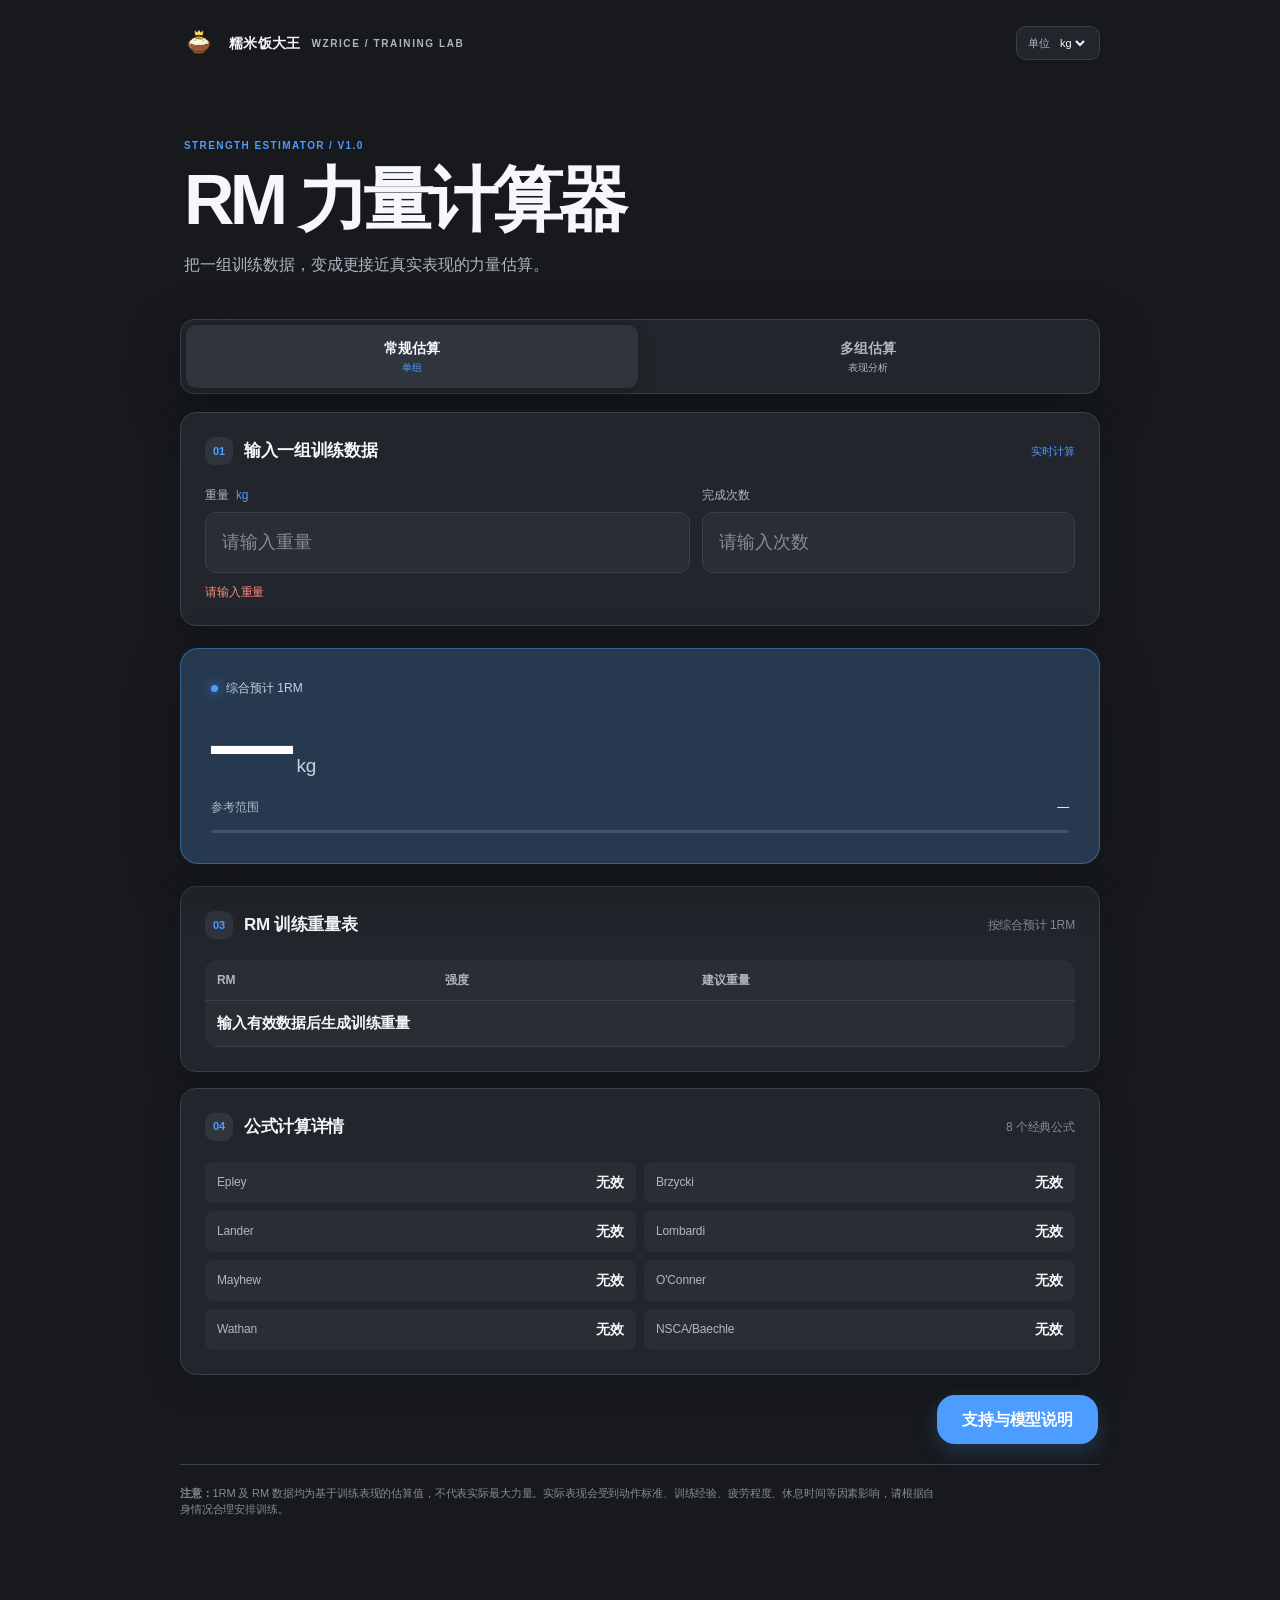
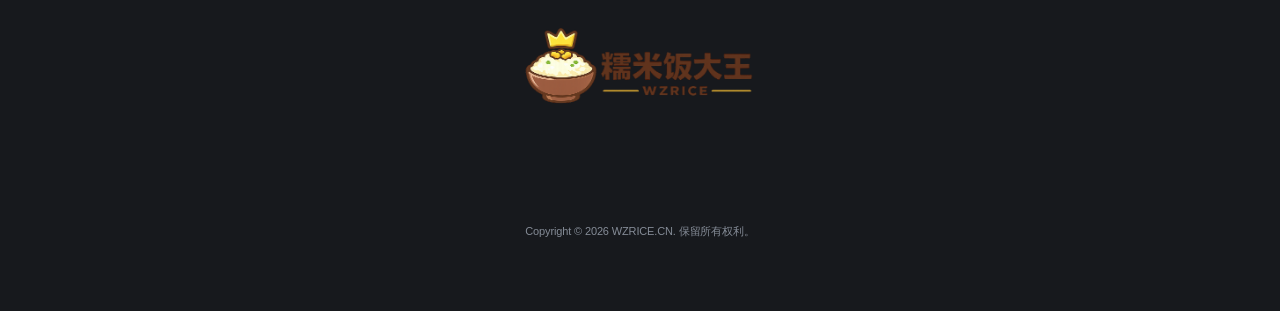
==== rm-calculator/index.html @ 3a792656 "feat: add RM strength calculator" ====
<!doctype html>
<html lang="zh-CN">
  <head>
    <meta charset="UTF-8" />
    <meta name="viewport" content="width=device-width, initial-scale=1, maximum-scale=1, user-scalable=no" />
    <meta name="theme-color" content="#101315" />
    <title>RM 力量计算器 · WZRICE</title>
    <link rel="icon" type="image/png" href="./favicon.png" />
    <link rel="apple-touch-icon" href="./logo-rice-king-refined.png" />
    <link rel="stylesheet" href="./styles.css" />
    <link rel="stylesheet" href="./rm-overrides.css" />
    <link rel="stylesheet" href="./minimal.css" />
    <link rel="stylesheet" href="./apple-blue.css" />
    <link rel="stylesheet" href="./rebuild.css" />
    <link rel="stylesheet" href="./final-colors.css" />
    <link rel="stylesheet" href="./brand-final.css" />
    <link rel="stylesheet" href="./footer-logo.css" />
    <link rel="stylesheet" href="./support-entry.css" />
  </head>
  <body>
    <main class="shell">
      <header class="topbar">
        <div class="brand"><img class="brand-logo" src="./logo-rice-king-refined.png" alt="糯米饭大王" /><span class="brand-cn">糯米饭大王</span><span class="brand-en">WZRICE / TRAINING LAB</span></div>
        <div class="top-controls">
          <label class="compact-select"><span>单位</span><select id="unit"><option value="kg">kg</option><option value="lb">lb</option></select></label>
        </div>
      </header>

      <section class="hero">
        <div>
          <p class="eyebrow">STRENGTH ESTIMATOR / V1.0</p>
          <h1>RM 力量计算器</h1>
          <p class="hero-copy">把一组训练数据，变成更接近真实表现的力量估算。</p>
        </div>
        <div class="hero-orbit"><span>RM</span><i></i><b></b></div>
      </section>

      <nav class="mode-switch" aria-label="计算模式">
        <button class="mode active" data-mode="single">常规估算 <small>单组</small></button>
        <button class="mode" data-mode="multi">多组估算 <small>表现分析</small></button>
      </nav>

      <section id="single-panel" class="panel">
        <div class="panel-heading"><div><span class="step">01</span><h2>输入一组训练数据</h2></div><span class="live-pill">实时计算</span></div>
        <div class="input-grid single-grid">
          <label class="field field-wide"><span>重量 <em id="single-weight-unit">kg</em></span><input id="single-weight" type="number" min="0" step="0.1" placeholder="请输入重量" /></label>
          <label class="field"><span>完成次数</span><input id="single-reps" type="number" min="1" max="30" step="1" placeholder="请输入次数" /></label>
        </div>
        <p id="single-error" class="error" role="alert"></p>
      </section>

      <section id="multi-panel" class="panel hidden">
        <div class="panel-heading"><div><span class="step">01</span><h2>记录正式训练组</h2></div><div class="multi-actions"><button id="reset-multi" class="button reset">重置</button><button id="add-set" class="button ghost" disabled>＋ 添加训练组</button></div></div>
        <p class="helper">仅计算正式组。请先完整填写第 1 组，后续训练组会自动复制上一组数据。RIR 表示本组结束后理论上还能完成的次数。</p>
        <div class="set-list" id="set-list"></div>
        <p id="multi-error" class="error" role="alert"></p>
      </section>

      <section class="result-card">
        <div class="result-label"><span class="pulse"></span>综合预计 1RM</div>
        <div class="result-value"><strong id="main-result">—</strong><span id="main-unit">kg</span></div>
        <div class="result-meta"><span>参考范围</span><strong id="result-range">—</strong></div>
        <div class="result-bar"><span id="result-bar-fill"></span></div>
      </section>

      <section id="multi-summary" class="panel hidden">
        <div class="panel-heading"><div><span class="step">02</span><h2>多组力量分析</h2></div><span class="model-badge">V1.0 MODEL</span></div>
        <div class="metric-grid">
          <div class="metric"><span>基础单组估算</span><strong id="base-result">—</strong></div>
          <div class="metric accent"><span>多组表现估算</span><strong id="multi-result">—</strong></div>
          <div class="metric"><span>总训练量</span><strong id="volume-result">—</strong></div>
        </div>
        <div class="bonus-breakdown"><div><span>组数贡献</span><b id="sets-bonus">0%</b></div><div><span>休息贡献</span><b id="rest-bonus">0%</b></div><div><span>稳定性贡献</span><b id="consistency-bonus">0%</b></div></div>
      </section>

      <section class="panel table-panel">
        <div class="panel-heading"><div><span class="step">03</span><h2>RM 训练重量表</h2></div><span class="muted">按综合预计 1RM</span></div>
        <div class="rm-table-wrap"><table><thead><tr><th>RM</th><th>强度</th><th>建议重量</th></tr></thead><tbody id="rm-table"></tbody></table></div>
      </section>

      <section class="panel formulas-panel">
        <div class="panel-heading"><div><span class="step">04</span><h2>公式计算详情</h2></div><span class="muted">8 个经典公式</span></div>
        <div class="formula-list" id="formula-list"></div>
      </section>

      <section class="footer-actions"><a class="support-link" href="/support">支持与模型说明</a></section>
      <footer>
        <p><strong>注意：</strong>1RM 及 RM 数据均为基于训练表现的估算值，不代表实际最大力量。实际表现会受到动作标准、训练经验、疲劳程度、休息时间等因素影响，请根据自身情况合理安排训练。</p>
        <img class="footer-logo" src="./logo-rice-king-full.png" alt="糯米饭大王 WZRICE" />
        <p class="copyright">Copyright © 2026 WZRICE.CN. 保留所有权利。</p>
      </footer>
    </main>
    <script src="./interaction-guard.js"></script>
    <script type="module" src="./app.js?v=20260813-3"></script>
  </body>
</html>
---- rm-calculator/styles.css ----
:root{--bg:#0d1011;--surface:#171b1d;--surface2:#202628;--line:#30383a;--text:#f0f4f1;--muted:#94a19d;--lime:#d5f75e;--lime2:#a8cb39;--red:#ff887c;--shadow:0 24px 80px #0008}*{box-sizing:border-box}body{margin:0;background:radial-gradient(circle at 75% 0,#23372b55,transparent 32%),var(--bg);color:var(--text);font:14px/1.5 Inter,ui-sans-serif,system-ui,-apple-system,BlinkMacSystemFont,"Segoe UI",sans-serif}button,input,select{font:inherit}button{cursor:pointer}.shell{width:min(900px,calc(100% - 32px));margin:auto;padding:22px 0 64px}.topbar,.brand,.top-controls,.compact-select,.panel-heading,.panel-heading>div,.footer-actions,.result-label,.result-meta{display:flex;align-items:center}.topbar{justify-content:space-between;border-bottom:1px solid #ffffff12;padding-bottom:20px}.brand{gap:10px;color:var(--muted);font-size:10px;letter-spacing:.16em;font-weight:700}.brand-mark{display:grid;place-items:center;width:27px;height:27px;border-radius:9px;background:var(--lime);color:#132008;font-weight:950;font-size:16px}.top-controls{gap:8px}.compact-select{gap:6px;border:1px solid var(--line);border-radius:10px;padding:6px 9px;color:var(--muted);font-size:11px}.compact-select select{background:transparent;color:var(--text);border:0;outline:0;font-weight:700}.compact-select option{background:var(--surface)}.hero{display:flex;justify-content:space-between;align-items:center;padding:48px 8px 38px}.eyebrow{margin:0 0 12px;color:var(--lime);font-size:10px;font-weight:800;letter-spacing:.18em}.hero h1{font-size:clamp(34px,8vw,62px);line-height:1;margin:0;letter-spacing:-.06em}.hero-copy{color:var(--muted);margin:17px 0 0;font-size:15px}.hero-orbit{position:relative;width:116px;height:116px;border:1px solid #d5f75e55;border-radius:50%;display:grid;place-items:center;color:var(--lime);font-weight:950;font-size:23px;box-shadow:0 0 50px #d5f75e15}.hero-orbit:before,.hero-orbit:after{content:"";position:absolute;border:1px solid #d5f75e22;border-radius:50%;inset:15px;transform:rotate(35deg)}.hero-orbit:after{inset:29px;transform:rotate(-35deg)}.hero-orbit i,.hero-orbit b{position:absolute;width:7px;height:7px;background:var(--lime);border-radius:50%;top:12px;right:19px;box-shadow:0 0 15px var(--lime)}.hero-orbit b{top:auto;right:auto;bottom:22px;left:12px;background:#fff}.mode-switch{display:grid;grid-template-columns:1fr 1fr;gap:4px;padding:4px;background:#161a1b;border:1px solid var(--line);border-radius:14px;margin-bottom:16px}.mode{border:0;background:transparent;color:var(--muted);border-radius:10px;padding:14px 12px;font-weight:800;text-align:left}.mode small{display:block;color:inherit;font-weight:500;font-size:11px;margin-top:2px}.mode.active{background:var(--lime);color:#16200e}.panel{background:linear-gradient(145deg,#1a1f20,#131718);border:1px solid var(--line);border-radius:18px;padding:22px;margin:16px 0;box-shadow:0 12px 45px #0002}.hidden{display:none!important}.panel-heading{justify-content:space-between;gap:12px;margin-bottom:18px}.panel-heading>div{gap:11px}.step{display:grid;place-items:center;width:29px;height:29px;border-radius:9px;background:#2b3433;color:var(--lime);font-size:11px;font-weight:800}.panel h2{margin:0;font-size:17px;letter-spacing:-.02em}.live-pill,.model-badge{color:var(--lime);font-size:10px;letter-spacing:.1em;font-weight:800}.model-badge{color:var(--muted);border:1px solid var(--line);padding:5px 8px;border-radius:6px}.input-grid{display:grid;grid-template-columns:1.3fr 1fr;gap:12px}.field{display:grid;gap:8px;color:var(--muted);font-size:12px;font-weight:700}.field em{font-style:normal;color:var(--lime);margin-left:4px}.field input,.set-row input,.set-row select{width:100%;border:1px solid var(--line);border-radius:11px;background:#0e1213;color:var(--text);padding:14px 13px;outline:0;font-size:17px;font-weight:750}.field input:focus,.set-row input:focus,.set-row select:focus{border-color:var(--lime);box-shadow:0 0 0 3px #d5f75e18}.error{min-height:0;margin:10px 0 0;color:var(--red);font-size:12px}.button{border:0;border-radius:10px;padding:11px 14px;font-weight:800}.button.ghost{background:#2a3332;color:var(--lime);font-size:12px}.button.danger{background:transparent;border:1px solid #713f3c;color:var(--red);font-size:12px}.helper,.muted{color:var(--muted);font-size:12px}.helper{margin:-6px 0 18px}.set-list{display:grid;gap:9px}.set-row{display:grid;grid-template-columns:30px minmax(80px,1.2fr) minmax(64px,.8fr) minmax(64px,.7fr) minmax(74px,.7fr) 32px;gap:8px;align-items:end;padding:10px;border:1px solid var(--line);border-radius:13px;background:#111516}.set-index{color:var(--muted);font-weight:800;text-align:center;padding-bottom:14px}.set-row label{display:grid;gap:5px;color:var(--muted);font-size:10px}.set-row input,.set-row select{padding:9px 8px;font-size:14px}.set-row select{appearance:auto}.set-row .remove{border:0;background:transparent;color:var(--muted);font-size:20px;padding:0 0 10px}.set-row.is-warmup{opacity:.6}.result-card{position:relative;overflow:hidden;background:linear-gradient(135deg,#293b28,#16221b 60%,#111918);border:1px solid #a8cb3955;border-radius:20px;padding:25px;margin:20px 0;box-shadow:var(--shadow)}.result-card:after{content:"";position:absolute;width:220px;height:220px;border:1px solid #d5f75e20;border-radius:50%;right:-55px;top:-100px}.result-label{gap:8px;color:#c7d6c7;font-size:12px;font-weight:800;letter-spacing:.08em}.pulse{width:7px;height:7px;border-radius:50%;background:var(--lime);box-shadow:0 0 15px var(--lime)}.result-value{display:flex;align-items:baseline;gap:10px;margin:6px 0 13px}.result-value strong{font-size:clamp(52px,12vw,82px);line-height:1;letter-spacing:-.08em;color:var(--lime)}.result-value span{font-size:19px;color:#d0d9cc;font-weight:800}.result-meta{justify-content:space-between;color:var(--muted);font-size:12px}.result-meta strong{color:var(--text)}.result-bar{height:4px;background:#ffffff12;border-radius:4px;margin-top:14px}.result-bar span{display:block;height:100%;width:72%;background:var(--lime);border-radius:4px}.metric-grid{display:grid;grid-template-columns:repeat(3,1fr);gap:10px}.metric{padding:15px;background:#111516;border:1px solid var(--line);border-radius:12px}.metric span,.bonus-breakdown span{display:block;color:var(--muted);font-size:11px}.metric strong{display:block;margin-top:6px;font-size:20px}.metric.accent{border-color:#d5f75e66}.metric.accent strong{color:var(--lime)}.bonus-breakdown{display:grid;grid-template-columns:repeat(3,1fr);gap:10px;padding-top:18px;margin-top:18px;border-top:1px solid var(--line)}.bonus-breakdown b{font-size:16px;color:var(--lime)}.formula-list{display:grid;grid-template-columns:repeat(2,1fr);gap:8px}.formula-line{display:flex;justify-content:space-between;align-items:center;padding:10px 12px;border-radius:10px;background:#111516}.formula-line span{color:var(--muted);font-size:12px}.formula-line b{font-variant-numeric:tabular-nums}.formula-line.average{grid-column:1/-1;background:#293526;color:var(--lime);border:1px solid #d5f75e33}.rm-table-wrap{overflow:auto}table{width:100%;border-collapse:collapse;min-width:330px}th,td{text-align:left;padding:11px 12px;border-bottom:1px solid var(--line);font-size:12px}th{color:var(--muted);font-weight:600}td:nth-child(2){color:var(--muted)}td:last-child{font-size:15px;font-weight:800;color:var(--lime)}.footer-actions{justify-content:space-between;gap:16px;margin:20px 2px;color:var(--muted);font-size:11px}footer{border-top:1px solid var(--line);padding-top:20px;color:#718078;font-size:11px;display:flex;justify-content:space-between;gap:20px}footer p{max-width:680px;margin:0}footer span{white-space:nowrap;color:#56645d;font-weight:800;letter-spacing:.12em}@media(max-width:600px){.shell{width:min(100% - 22px,900px);padding-top:12px}.hero{padding:38px 4px 30px}.hero-orbit{width:82px;height:82px;font-size:17px}.hero-orbit:before{inset:11px}.hero-orbit:after{inset:21px}.hero-orbit i{top:8px;right:14px}.hero-orbit b{bottom:16px;left:8px}.panel{padding:17px;border-radius:15px}.set-row{grid-template-columns:22px 1.2fr .8fr .65fr .75fr 25px;gap:5px}.set-row input,.set-row select{font-size:12px;padding:9px 5px}.set-row label{font-size:9px}.metric-grid,.bonus-breakdown{gap:6px}.metric{padding:11px 8px}.metric strong{font-size:16px}.formula-list{grid-template-columns:1fr}.formula-line.average{grid-column:auto}footer{display:block}footer span{display:block;margin-top:14px}.footer-actions{align-items:flex-start}.footer-actions span{max-width:120px;text-align:right}}
.interaction-guard-enabled,.interaction-guard-enabled body,.interaction-guard-enabled *{user-select:none;-webkit-user-select:none;-webkit-touch-callout:none}.interaction-guard-enabled input,.interaction-guard-enabled textarea,.interaction-guard-enabled select{user-select:text;-webkit-user-select:text}.interaction-guard-enabled img,.interaction-guard-enabled svg{user-select:none;-webkit-user-select:none;-webkit-user-drag:none}
---- rm-calculator/rm-overrides.css ----
.button.ghost:disabled{cursor:not-allowed;opacity:.42;color:var(--muted)}
.multi-actions{display:flex;align-items:center;gap:8px}
.button.reset{background:transparent;border:1px solid var(--line);color:var(--muted);font-size:12px}
.common-rm{background:#293526;border-left:3px solid var(--lime)}
.common-rm td{font-weight:800;color:var(--text)}
.common-rm td:last-child{color:var(--lime);font-size:17px}
.common-tag{display:inline-block;margin-left:8px;padding:2px 6px;border-radius:5px;background:var(--lime);color:#17210e;font-size:9px;vertical-align:middle}
---- rm-calculator/minimal.css ----
:root{
  --bg:#0b0b0c;--surface:#151516;--surface-raised:#1c1c1e;--line:#303034;--line-soft:#242427;
  --text:#f5f5f7;--muted:#98989f;--subtle:#6e6e73;--accent:#e8e8ed;--focus:#ffffff;
}
*{box-sizing:border-box}
body{background:var(--bg);color:var(--text);font-family:-apple-system,BlinkMacSystemFont,"SF Pro Display","Helvetica Neue",Arial,sans-serif;letter-spacing:-.01em}
.shell{width:min(760px,calc(100% - 40px));padding:28px 0 72px}
.topbar{border-bottom:1px solid var(--line-soft);padding-bottom:18px}
.brand{color:var(--subtle);font-size:10px;letter-spacing:.14em}.brand-mark{width:25px;height:25px;border-radius:50%;background:var(--text);color:var(--bg);font-size:13px}
.compact-select{border:0;padding:4px 0 4px 9px;color:var(--subtle);background:transparent}.compact-select select{color:var(--text);font-weight:500}
.hero{padding:76px 0 54px;display:block}.hero h1{font-size:clamp(42px,8vw,72px);font-weight:650;letter-spacing:-.065em}.eyebrow{color:var(--subtle);font-size:10px;letter-spacing:.15em}.hero-copy{color:var(--muted);font-size:16px;margin-top:20px}
.hero-orbit{display:none}
.mode-switch{background:var(--surface);border:1px solid var(--line-soft);border-radius:11px;padding:3px;margin-bottom:24px}.mode{padding:12px 16px;text-align:center;color:var(--muted);font-weight:500}.mode small{margin-top:1px;font-size:10px}.mode.active{background:var(--surface-raised);color:var(--text);box-shadow:0 1px 2px #000}
.panel{background:transparent;border:0;border-top:1px solid var(--line);border-radius:0;padding:26px 0;margin:0;box-shadow:none}.panel-heading{margin-bottom:22px}.step{width:auto;height:auto;background:none;color:var(--subtle);font-size:11px}.panel h2{font-size:16px;font-weight:600}.live-pill,.model-badge{color:var(--subtle);font-weight:500;letter-spacing:0;font-size:11px}.model-badge{border:0;padding:0}
.field,.set-row label{color:var(--muted);font-weight:500}.field input,.set-row input,.set-row select{background:var(--surface);border:1px solid var(--line);border-radius:10px;color:var(--text);font-weight:500}.field input{padding:16px;font-size:18px}.field input::placeholder,.set-row input::placeholder{color:var(--subtle)}.field input:focus,.set-row input:focus,.set-row select:focus{border-color:var(--focus);box-shadow:0 0 0 3px #fff1;outline:0}
.helper,.muted{color:var(--subtle)}.button{border-radius:8px;font-weight:500}.button.ghost{background:var(--text);color:var(--bg)}.button.reset{border-color:var(--line);color:var(--muted)}
.set-row{background:var(--surface);border:1px solid var(--line-soft);border-radius:12px;padding:14px}.set-index{color:var(--subtle)}.set-row input,.set-row select{background:#101011;border-color:var(--line);padding:11px 9px;font-size:14px}.set-row .remove{color:var(--subtle)}
.result-card{background:var(--surface);border:1px solid var(--line);border-radius:16px;padding:28px;margin:22px 0 0;box-shadow:0 20px 50px #0005}.result-card:after{display:none}.result-label{color:var(--muted);font-weight:500;letter-spacing:0}.pulse{background:var(--text);box-shadow:none}.result-value strong{color:var(--text);font-weight:650;letter-spacing:-.08em}.result-value span{color:var(--muted);font-weight:500}.result-meta{color:var(--subtle)}.result-meta strong{color:var(--muted);font-weight:500}.result-bar{background:var(--line);height:2px}.result-bar span{background:var(--text)}
.metric-grid{gap:8px}.metric{background:var(--surface);border:1px solid var(--line-soft);border-radius:10px}.metric strong{font-weight:600}.metric.accent{border-color:var(--line)}.metric.accent strong{color:var(--text)}.bonus-breakdown{border-color:var(--line-soft)}.bonus-breakdown b{color:var(--text);font-weight:500}
.formula-line{background:var(--surface);border-radius:8px}.formula-line.average{background:var(--surface-raised);border:1px solid var(--line);color:var(--text)}.formula-line span{color:var(--muted)}
th,td{border-color:var(--line-soft)}th{color:var(--subtle)}td:last-child{color:var(--text);font-weight:600}.common-rm{background:var(--surface-raised);border-left:2px solid var(--text)}.common-rm td:last-child{color:var(--text)}.common-tag{background:var(--text);color:var(--bg);font-weight:600}
.footer-actions{color:var(--subtle)}.button.danger{border-color:var(--line);color:var(--muted)}footer{border-color:var(--line-soft);color:var(--subtle)}footer span{color:var(--subtle)}
@media(max-width:600px){.shell{width:min(100% - 28px,760px);padding-top:16px}.hero{padding:58px 0 38px}.hero-copy{font-size:15px}.panel{padding:22px 0}.result-card{padding:23px 20px}.set-row{grid-template-columns:22px 1.2fr .8fr .65fr .75fr 25px}.set-row input,.set-row select{font-size:12px}.footer-actions{margin-top:22px}}
---- rm-calculator/apple-blue.css ----
:root{--accent:#0a84ff;--focus:#0a84ff}
.brand-logo{width:32px;height:32px;object-fit:contain;border-radius:8px}
.mode.active small,.live-pill{color:var(--accent)}
.field input:focus,.set-row input:focus,.set-row select:focus{border-color:var(--accent);box-shadow:0 0 0 3px #0a84ff33;outline:0}
.button.ghost{background:var(--accent);color:#fff}
.result-bar span{background:var(--accent)}
.metric.accent{border-color:#0a84ff66}.metric.accent strong,.bonus-breakdown b{color:var(--accent)}
.common-rm{background:#101d2b;border-left:2px solid var(--accent)}.common-rm td:last-child{color:var(--accent)}
---- rm-calculator/rebuild.css ----
:root{--bg:#17191d;--surface:#22252b;--surface-2:#292d34;--surface-3:#30353d;--line:#3a4049;--text:#f5f7fa;--muted:#b0b6c0;--subtle:#858c97;--blue:#4d9cff;--blue-soft:#1f4167;--danger:#ff8b8b;--shadow:0 18px 50px #0d0f1370}
*{box-sizing:border-box}
body{margin:0;background:radial-gradient(circle at 50% -20%,#3e4655 0,#202329 34%,var(--bg) 72%);color:var(--text);font-family:-apple-system,BlinkMacSystemFont,"SF Pro Display","Helvetica Neue",Arial,sans-serif;font-size:14px;line-height:1.5}
.shell{width:min(920px,calc(100% - 40px));padding:24px 0 72px}
.topbar{border:0;padding:0 0 22px}.brand{gap:11px;color:var(--muted)}.brand-logo{width:38px;height:38px;border-radius:10px}.brand span:last-child{font-size:10px;letter-spacing:.16em;font-weight:600}.compact-select{background:var(--surface);border:1px solid var(--line);border-radius:10px;padding:8px 11px;color:var(--muted)}.compact-select select{color:var(--text)}
.hero{padding:54px 4px 42px}.eyebrow{color:var(--blue);font-weight:700;letter-spacing:.14em}.hero h1{font-size:clamp(42px,8vw,70px);font-weight:650;letter-spacing:-.07em}.hero-copy{color:var(--muted);font-size:16px;margin-top:18px}
.mode-switch{padding:5px;background:var(--surface);border:1px solid var(--line);border-radius:14px;margin-bottom:18px;box-shadow:var(--shadow)}.mode{padding:13px 15px;color:var(--muted);font-weight:600}.mode.active{background:var(--surface-3);color:var(--text);box-shadow:0 4px 12px #1116}.mode.active small,.live-pill{color:var(--blue)}
.panel{background:var(--surface);border:1px solid var(--line);border-radius:16px;padding:24px;margin:16px 0;box-shadow:0 10px 30px #10121855}.panel-heading{margin-bottom:21px}.step{width:28px;height:28px;border-radius:9px;background:var(--surface-3);color:var(--blue);font-size:11px}.panel h2{font-size:17px;font-weight:650}.muted,.helper{color:var(--subtle)}
.field,.set-row label{color:var(--muted)}.field input,.set-row input,.set-row select{background:var(--surface-2);border:1px solid var(--line);color:var(--text);border-radius:11px}.field input{padding:16px;font-size:18px}.field input::placeholder,.set-row input::placeholder{color:var(--subtle)}.field input:focus,.set-row input:focus,.set-row select:focus{border-color:var(--blue);box-shadow:0 0 0 3px #4d9cff30;outline:0}
.button{border-radius:10px;font-weight:650}.button.ghost{background:var(--blue);color:#fff}.button.ghost:disabled{background:var(--surface-3);color:var(--subtle);opacity:1}.button.reset{border-color:var(--line);color:var(--muted)}
.set-list{gap:10px}.set-row{background:var(--surface-2);border-color:var(--line);border-radius:12px;padding:13px}.set-index{color:var(--blue)}.set-row input,.set-row select{background:var(--bg);padding:11px 9px}.set-row .remove{color:var(--muted)}
.result-card{background:linear-gradient(135deg,#26394f,#26303c);border:1px solid #4d9cff66;border-radius:18px;padding:30px;margin:22px 0;box-shadow:var(--shadow)}.result-label{color:#c4d1e2}.pulse{background:var(--blue);box-shadow:0 0 12px #4d9cff}.result-value strong{color:#fff;font-weight:650}.result-value span{color:#c4d1e2}.result-meta{color:#aab8c9}.result-meta strong{color:#fff}.result-bar{background:#ffffff22;height:3px}.result-bar span{background:var(--blue)}
.metric{background:var(--surface-2);border-color:var(--line)}.metric.accent{border-color:#4d9cff80}.metric.accent strong,.bonus-breakdown b{color:var(--blue)}.bonus-breakdown{border-color:var(--line)}
.formula-line{background:var(--surface-2)}.formula-line.average{background:var(--blue-soft);border-color:#4d9cff66;color:#fff}.formula-line span{color:var(--muted)}
table{background:var(--surface-2);border-radius:12px;overflow:hidden}th,td{border-color:var(--line)}th{color:var(--muted)}td:last-child{color:#fff}.common-rm{background:#263b55;border-left:3px solid var(--blue)}.common-rm td:last-child{color:var(--blue)}
.footer-actions{color:var(--subtle)}.button.danger{border-color:#694247;color:var(--danger)}footer{border-color:var(--line);color:var(--subtle)}
@media(max-width:600px){.shell{width:min(100% - 24px,920px);padding-top:14px}.hero{padding:43px 3px 31px}.panel{padding:18px;border-radius:14px}.result-card{padding:25px 20px}.set-row{grid-template-columns:22px 1.2fr .8fr .65fr .75fr 25px}.set-row input,.set-row select{font-size:16px}.field input{font-size:16px}.metric{padding:12px 9px}.metric strong{font-size:16px}}
---- rm-calculator/final-colors.css ----
body{background:#17191d}
.field em{color:#4d9cff}
.result-card{background:#26394f}
td:last-child,.common-rm td:last-child{color:#f5f7fa}
---- rm-calculator/brand-final.css ----
.brand-cn{color:var(--text);font-size:14px;font-weight:650;letter-spacing:.02em}
.brand-en{font-size:10px;letter-spacing:.16em;font-weight:600}
---- rm-calculator/footer-logo.css ----
.footer-logo{display:block;width:min(330px,48vw);height:auto;object-fit:contain;margin:18px auto 0}
footer{display:grid;grid-template-columns:1fr;align-items:center}
footer p{max-width:760px}
.copyright{text-align:center;color:var(--subtle);font-size:11px;margin:22px auto 0!important}
@media(max-width:600px){.footer-logo{width:min(300px,76vw)}}
---- rm-calculator/support-entry.css ----
.footer-actions .support-link{display:inline-flex;align-items:center;justify-content:center;margin-left:auto;padding:15px 25px;border:0;border-radius:18px;background:#4d9cff;color:#fff;text-decoration:none;font-size:16px;font-weight:700;line-height:1.2;box-shadow:0 8px 20px #4d9cff35}
.footer-actions .support-link:hover{background:#67aaff;color:#fff}
@media(max-width:600px){.footer-actions .support-link{padding:14px 20px;border-radius:16px;font-size:15px}}
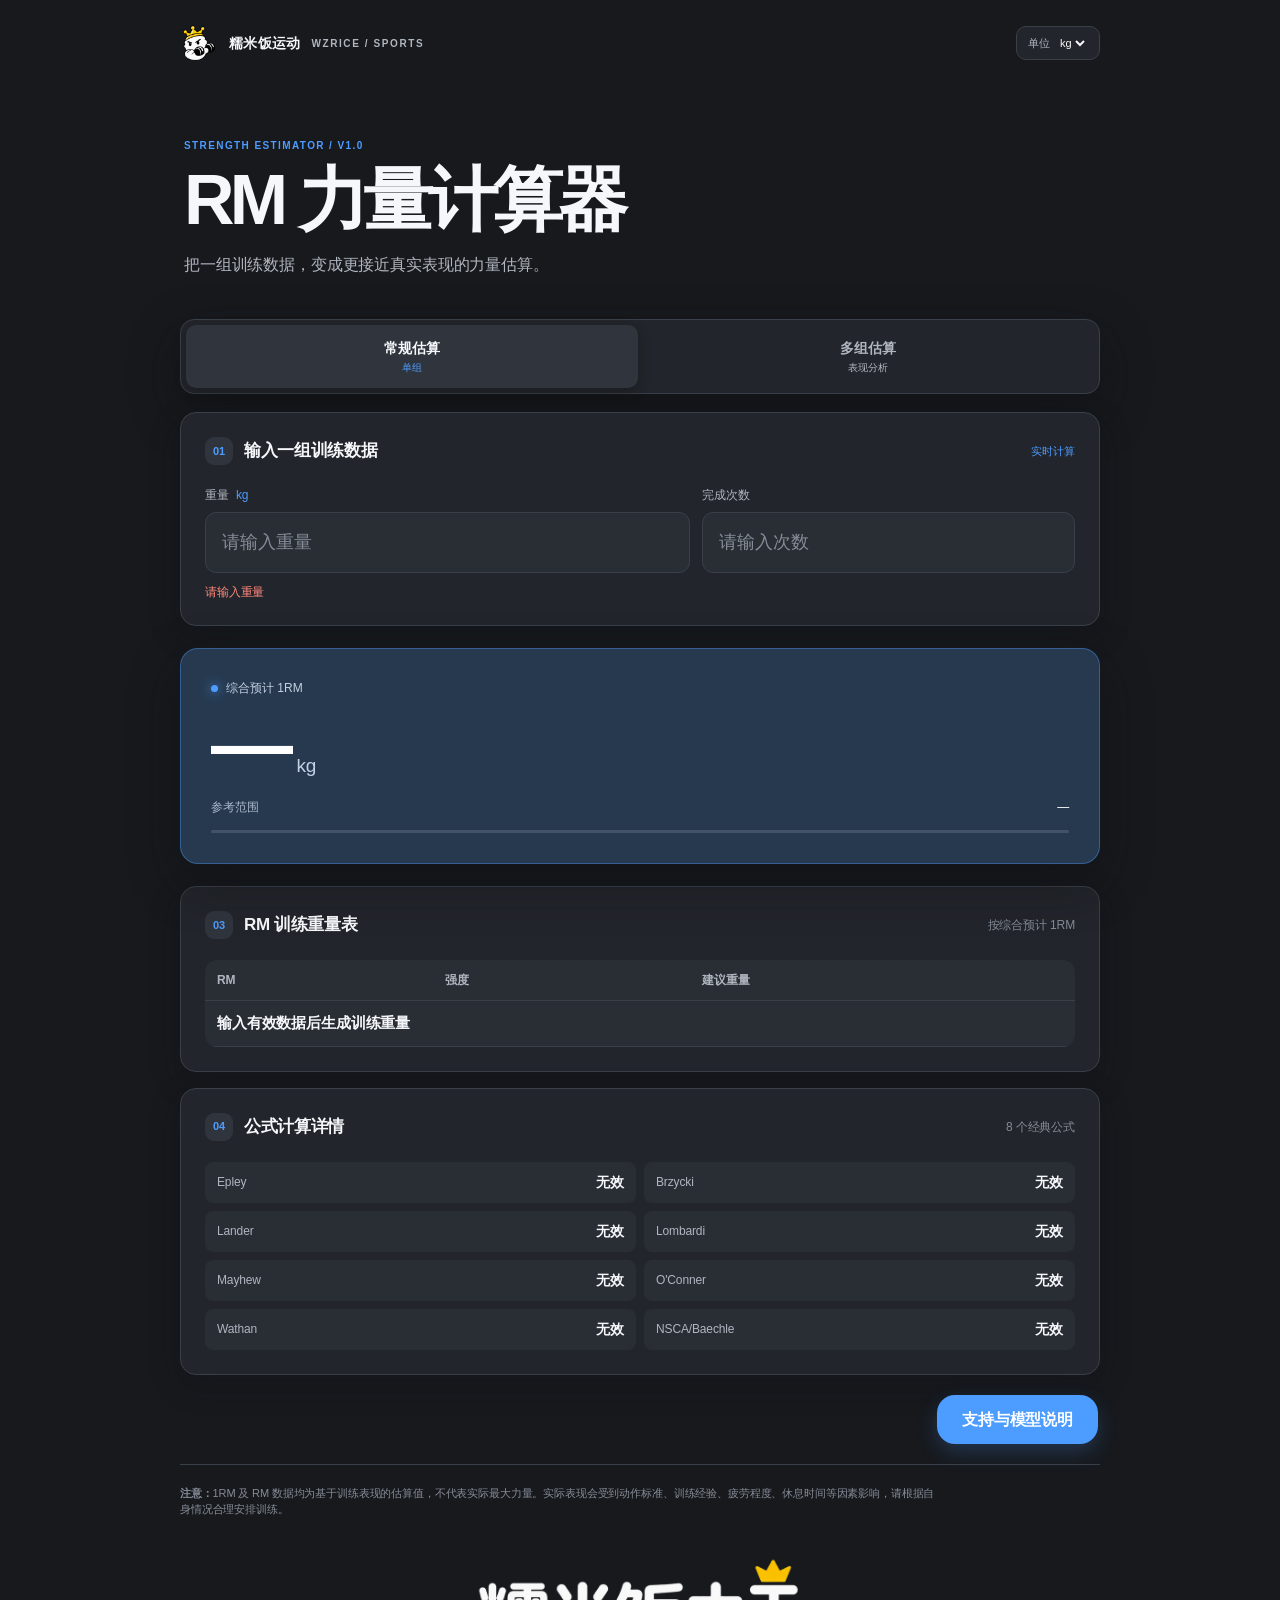
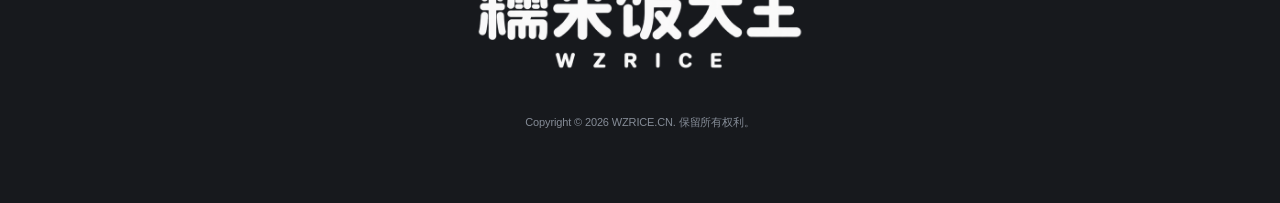
==== commit b3902a11: "feat: refresh RM calculator sports branding" ====
--- a/rm-calculator/index.html
+++ b/rm-calculator/index.html
@@ -4,9 +4,9 @@
     <meta charset="UTF-8" />
     <meta name="viewport" content="width=device-width, initial-scale=1, maximum-scale=1, user-scalable=no" />
     <meta name="theme-color" content="#101315" />
-    <title>RM 力量计算器 · WZRICE</title>
-    <link rel="icon" type="image/png" href="./favicon.png" />
-    <link rel="apple-touch-icon" href="./logo-rice-king-refined.png" />
+    <title>RM 力量计算器 · 糯米饭运动</title>
+    <link rel="icon" type="image/png" href="./favicon.png?v=20260926" />
+    <link rel="apple-touch-icon" href="./apple-touch-icon.png" />
     <link rel="stylesheet" href="./styles.css" />
     <link rel="stylesheet" href="./rm-overrides.css" />
     <link rel="stylesheet" href="./minimal.css" />
@@ -20,7 +20,7 @@
   <body>
     <main class="shell">
       <header class="topbar">
-        <div class="brand"><img class="brand-logo" src="./logo-rice-king-refined.png" alt="糯米饭大王" /><span class="brand-cn">糯米饭大王</span><span class="brand-en">WZRICE / TRAINING LAB</span></div>
+        <div class="brand"><img class="brand-logo" src="./sports-logo.webp" alt="糯米饭运动" /><span class="brand-cn">糯米饭运动</span><span class="brand-en">WZRICE / SPORTS</span></div>
         <div class="top-controls">
           <label class="compact-select"><span>单位</span><select id="unit"><option value="kg">kg</option><option value="lb">lb</option></select></label>
         </div>
@@ -86,7 +86,7 @@
       <section class="footer-actions"><a class="support-link" href="/support">支持与模型说明</a></section>
       <footer>
         <p><strong>注意：</strong>1RM 及 RM 数据均为基于训练表现的估算值，不代表实际最大力量。实际表现会受到动作标准、训练经验、疲劳程度、休息时间等因素影响，请根据自身情况合理安排训练。</p>
-        <img class="footer-logo" src="./logo-rice-king-full.png" alt="糯米饭大王 WZRICE" />
+        <img class="footer-logo" src="./rice-king-wordmark.webp" alt="糯米饭大王 WZRICE" />
         <p class="copyright">Copyright © 2026 WZRICE.CN. 保留所有权利。</p>
       </footer>
     </main>
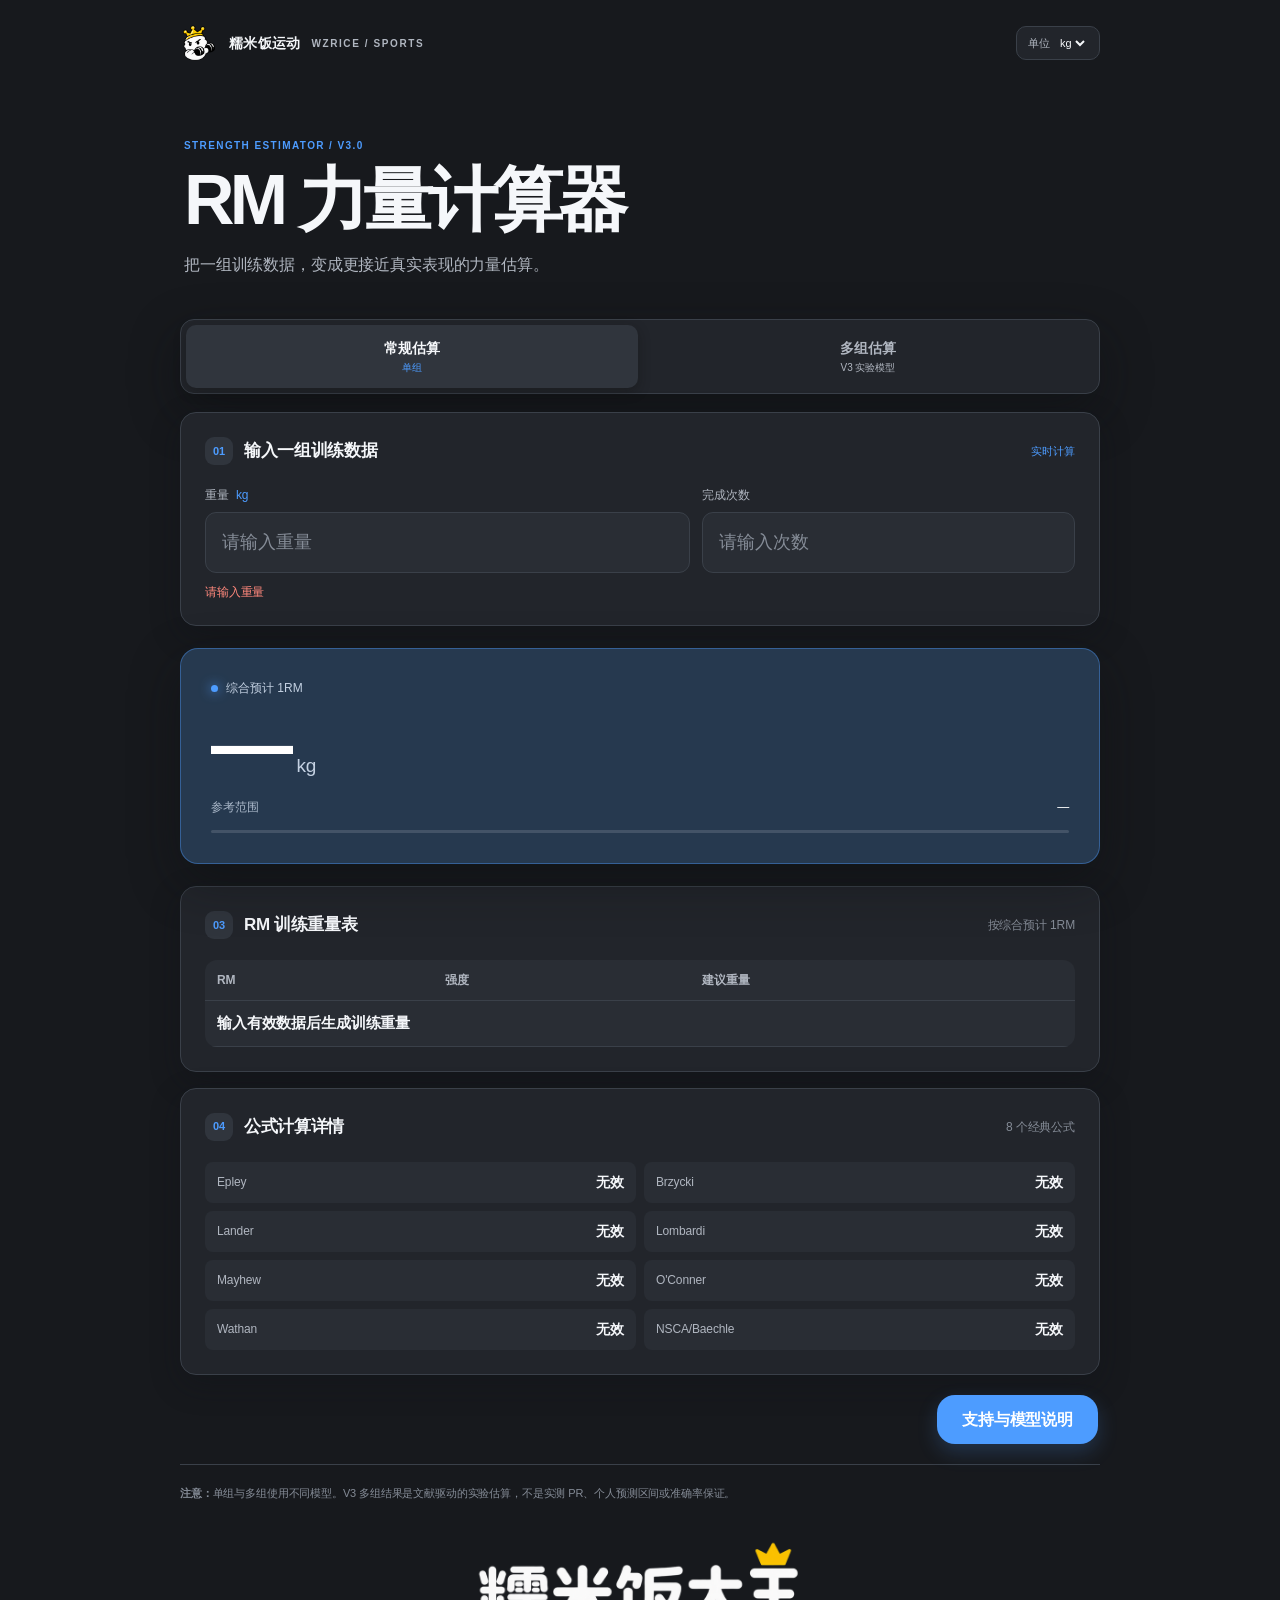
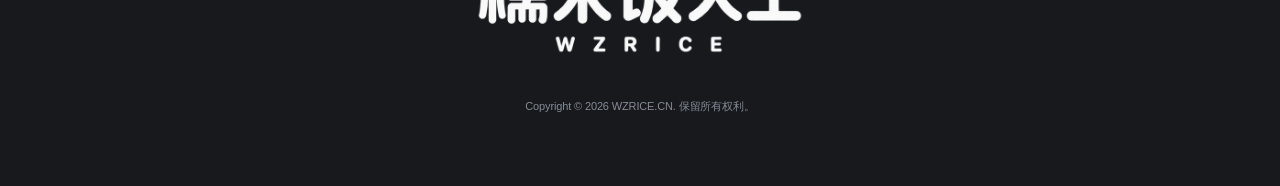
==== commit 7258f895: "feat: integrate multiset e1rm v3 model" ====
--- a/rm-calculator/index.html
+++ b/rm-calculator/index.html
@@ -28,7 +28,7 @@
 
       <section class="hero">
         <div>
-          <p class="eyebrow">STRENGTH ESTIMATOR / V1.0</p>
+          <p class="eyebrow">STRENGTH ESTIMATOR / V3.0</p>
           <h1>RM 力量计算器</h1>
           <p class="hero-copy">把一组训练数据，变成更接近真实表现的力量估算。</p>
         </div>
@@ -37,7 +37,7 @@
 
       <nav class="mode-switch" aria-label="计算模式">
         <button class="mode active" data-mode="single">常规估算 <small>单组</small></button>
-        <button class="mode" data-mode="multi">多组估算 <small>表现分析</small></button>
+        <button class="mode" data-mode="multi">多组估算 <small>V3 实验模型</small></button>
       </nav>
 
       <section id="single-panel" class="panel">
@@ -51,26 +51,34 @@
 
       <section id="multi-panel" class="panel hidden">
         <div class="panel-heading"><div><span class="step">01</span><h2>记录正式训练组</h2></div><div class="multi-actions"><button id="reset-multi" class="button reset">重置</button><button id="add-set" class="button ghost" disabled>＋ 添加训练组</button></div></div>
-        <p class="helper">仅计算正式组。请先完整填写第 1 组，后续训练组会自动复制上一组数据。RIR 表示本组结束后理论上还能完成的次数。</p>
+        <p class="helper">仅填写同一动作、同一重量的 2～8 个正式组。默认只需判断最后一组的剩余余力。</p>
+        <div class="input-grid multi-session-grid">
+          <label class="field"><span>统一重量 <em id="multi-weight-unit">kg</em></span><input id="multi-weight" type="number" min="0" step="0.1" placeholder="请输入重量" /></label>
+          <label class="field"><span>动作</span><select id="exercise"><option value="bench_press">卧推</option><option value="squat">深蹲（迁移估算）</option><option value="deadlift">硬拉（迁移估算）</option><option value="other">其他动作（迁移估算）</option></select></label>
+          <label class="field"><span>统一组间休息</span><select id="uniform-rest"><option value="1">1 分钟</option><option value="2">2 分钟</option><option value="3">3 分钟</option><option value="4">4 分钟</option><option value="5">5 分钟</option></select></label>
+          <label class="field"><span>最后一组还剩几次余力？</span><select id="last-effort"><option value="near">接近力竭（RIR 0～1）</option><option value="0">已经力竭（RIR 0）</option><option value="1">还可完成 1 次</option><option value="2">还可完成 2 次</option><option value="3">还可完成 3 次</option><option value="4">还可完成 4 次</option><option value="unknown">不知道</option></select></label>
+        </div>
         <div class="set-list" id="set-list"></div>
+        <button id="advanced-toggle" class="button detail-toggle" type="button" aria-expanded="false">逐组设置 RIR / 休息</button>
         <p id="multi-error" class="error" role="alert"></p>
       </section>
 
       <section class="result-card">
-        <div class="result-label"><span class="pulse"></span>综合预计 1RM</div>
+        <div class="result-label"><span class="pulse"></span><span id="result-title">综合预计 1RM</span></div>
         <div class="result-value"><strong id="main-result">—</strong><span id="main-unit">kg</span></div>
-        <div class="result-meta"><span>参考范围</span><strong id="result-range">—</strong></div>
+        <div class="result-meta"><span id="range-label">参考范围</span><strong id="result-range">—</strong></div>
         <div class="result-bar"><span id="result-bar-fill"></span></div>
       </section>
 
       <section id="multi-summary" class="panel hidden">
-        <div class="panel-heading"><div><span class="step">02</span><h2>多组力量分析</h2></div><span class="model-badge">V1.0 MODEL</span></div>
-        <div class="metric-grid">
-          <div class="metric"><span>基础单组估算</span><strong id="base-result">—</strong></div>
-          <div class="metric accent"><span>多组表现估算</span><strong id="multi-result">—</strong></div>
+        <div class="panel-heading"><div><span class="step">02</span><h2>训练表现摘要</h2></div><span class="model-badge">V3.0 BETA</span></div>
+        <div class="model-state"><strong id="model-status" data-status="empty">等待输入</strong><span id="model-message">填写 2～8 个同重量工作组后生成实验估算。</span></div>
+        <div class="metric-grid v3-metrics">
+          <div class="metric"><span>工作组</span><strong id="sets-result">—</strong></div>
+          <div class="metric"><span>总次数</span><strong id="reps-result">—</strong></div>
           <div class="metric"><span>总训练量</span><strong id="volume-result">—</strong></div>
+          <div class="metric"><span>末组次数保持</span><strong id="retention-result">—</strong></div>
         </div>
-        <div class="bonus-breakdown"><div><span>组数贡献</span><b id="sets-bonus">0%</b></div><div><span>休息贡献</span><b id="rest-bonus">0%</b></div><div><span>稳定性贡献</span><b id="consistency-bonus">0%</b></div></div>
       </section>
 
       <section class="panel table-panel">
@@ -79,18 +87,18 @@
       </section>
 
       <section class="panel formulas-panel">
-        <div class="panel-heading"><div><span class="step">04</span><h2>公式计算详情</h2></div><span class="muted">8 个经典公式</span></div>
+        <div class="panel-heading"><div><span class="step">04</span><h2 id="detail-title">公式计算详情</h2></div><span class="muted" id="detail-note">8 个经典公式</span></div>
         <div class="formula-list" id="formula-list"></div>
       </section>
 
       <section class="footer-actions"><a class="support-link" href="/support">支持与模型说明</a></section>
       <footer>
-        <p><strong>注意：</strong>1RM 及 RM 数据均为基于训练表现的估算值，不代表实际最大力量。实际表现会受到动作标准、训练经验、疲劳程度、休息时间等因素影响，请根据自身情况合理安排训练。</p>
+        <p><strong>注意：</strong>单组与多组使用不同模型。V3 多组结果是文献驱动的实验估算，不是实测 PR、个人预测区间或准确率保证。</p>
         <img class="footer-logo" src="./rice-king-wordmark.webp" alt="糯米饭大王 WZRICE" />
         <p class="copyright">Copyright © 2026 WZRICE.CN. 保留所有权利。</p>
       </footer>
     </main>
     <script src="./interaction-guard.js"></script>
-    <script type="module" src="./app.js?v=20260813-3"></script>
+    <script type="module" src="./app.js?v=20260926-v3"></script>
   </body>
 </html>
--- a/rm-calculator/rm-overrides.css
+++ b/rm-calculator/rm-overrides.css
@@ -5,3 +5,18 @@
 .common-rm td{font-weight:800;color:var(--text)}
 .common-rm td:last-child{color:var(--lime);font-size:17px}
 .common-tag{display:inline-block;margin-left:8px;padding:2px 6px;border-radius:5px;background:var(--lime);color:#17210e;font-size:9px;vertical-align:middle}
+.multi-session-grid{grid-template-columns:repeat(2,minmax(0,1fr));margin-bottom:14px}
+.field select{width:100%;min-height:54px;padding:12px 13px;border:1px solid var(--line);border-radius:11px;background:var(--surface-2);color:var(--text);font-weight:700;outline:0}
+.field select:focus{border-color:var(--blue);box-shadow:0 0 0 3px #4d9cff30}
+.v3-row{grid-template-columns:30px minmax(110px,1fr) 32px}
+.v3-row.advanced{grid-template-columns:30px minmax(90px,1fr) minmax(74px,.8fr) minmax(82px,.9fr) 32px}
+.v3-row:not(.advanced) .advanced-field{display:none}
+.v3-row .remove:disabled{cursor:not-allowed;opacity:.25}
+.detail-toggle{margin-top:12px;background:transparent;border:1px solid var(--line);color:var(--muted);font-size:12px}
+.model-state{display:flex;align-items:flex-start;gap:12px;margin:-3px 0 18px;padding:13px 14px;border:1px solid var(--line);border-radius:11px;background:var(--surface-2)}
+.model-state strong{white-space:nowrap;color:var(--blue)}
+.model-state span{color:var(--muted);font-size:12px}
+#model-status[data-status="review_required"],#model-status[data-status="unsupported"],#model-status[data-status="invalid"]{color:var(--danger)}
+#model-status[data-status="caution_experimental"],#model-status[data-status="extrapolation_experimental"],#model-status[data-status="transfer_experimental"]{color:#ffc66d}
+.v3-metrics{grid-template-columns:repeat(4,1fr)}
+@media(max-width:600px){.multi-session-grid{grid-template-columns:1fr}.v3-row,.v3-row.advanced{grid-template-columns:22px minmax(72px,1fr) minmax(62px,.7fr) minmax(70px,.8fr) 25px}.v3-row:not(.advanced){grid-template-columns:22px minmax(100px,1fr) 25px}.v3-metrics{grid-template-columns:repeat(2,1fr)}.model-state{display:grid;gap:4px}}
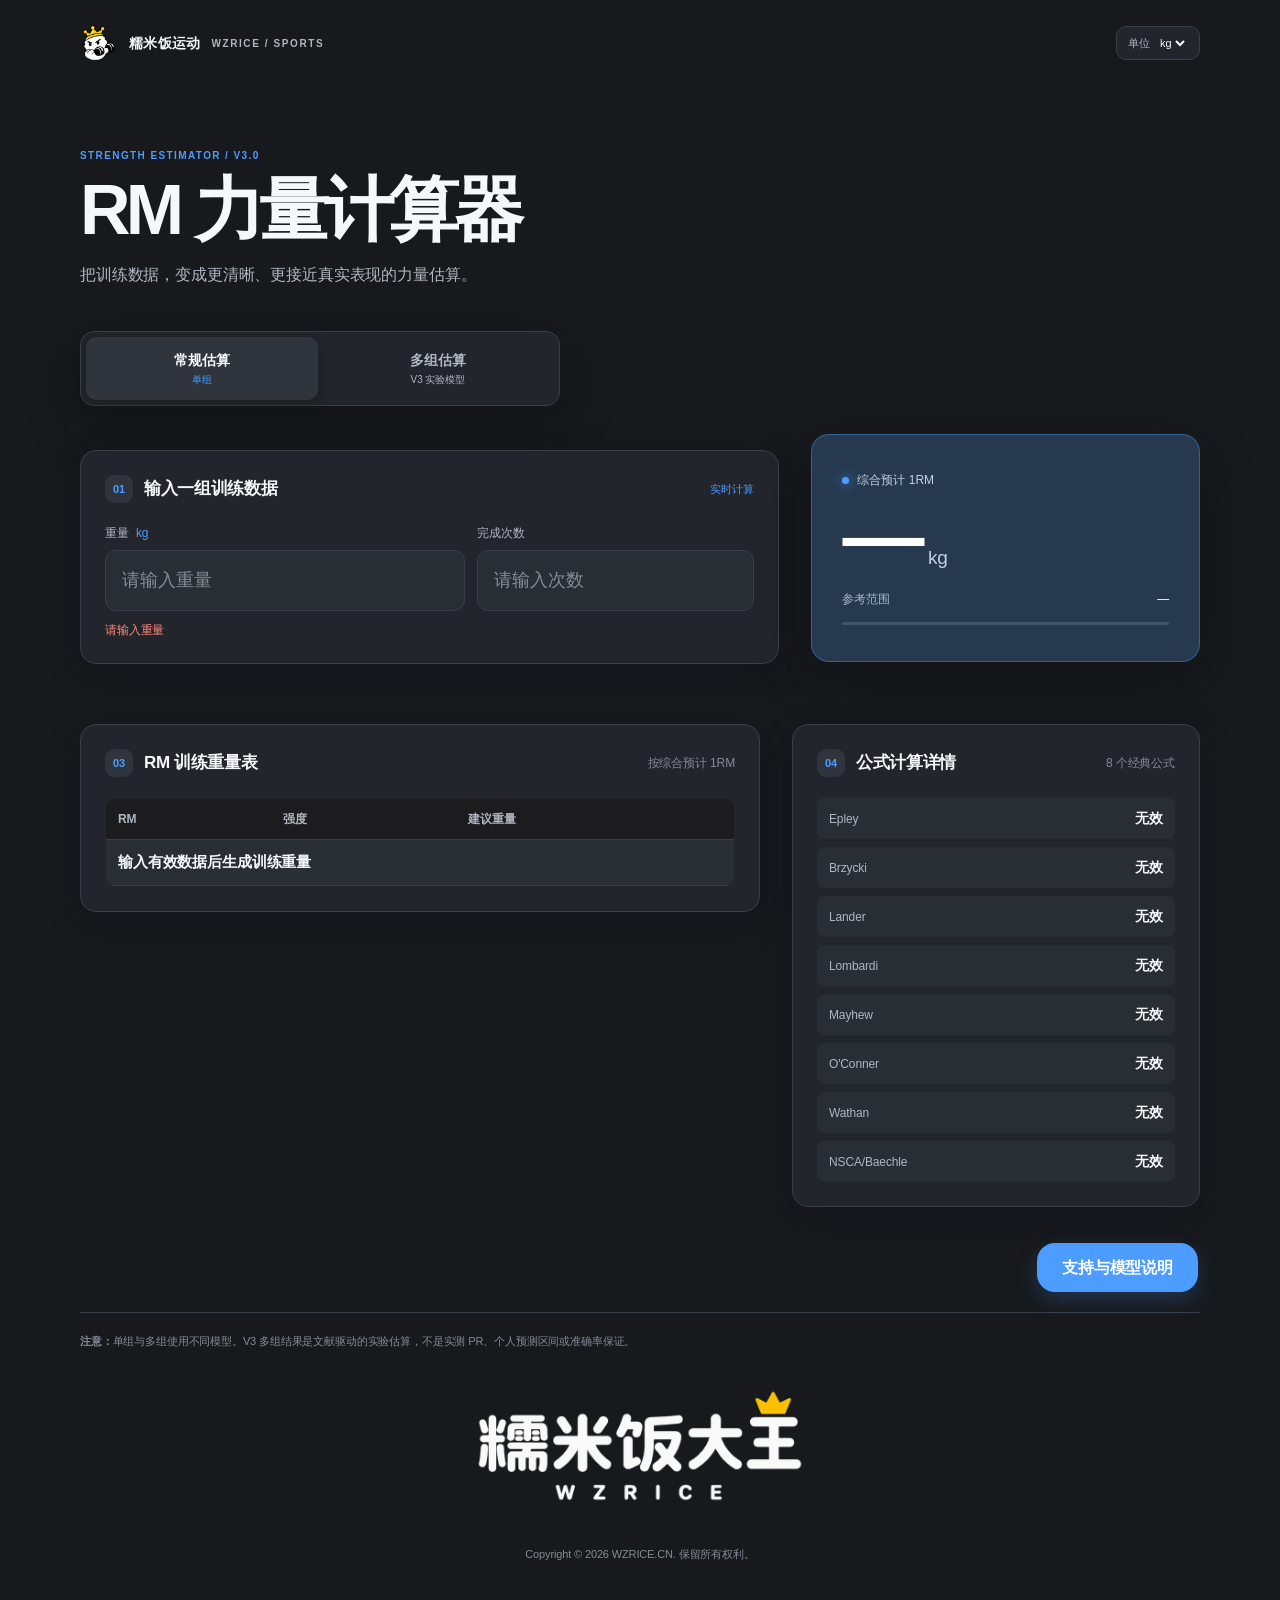
==== commit 9b6c27f7: "feat: improve responsive calculator layout" ====
--- a/rm-calculator/index.html
+++ b/rm-calculator/index.html
@@ -16,6 +16,7 @@
     <link rel="stylesheet" href="./brand-final.css" />
     <link rel="stylesheet" href="./footer-logo.css" />
     <link rel="stylesheet" href="./support-entry.css" />
+    <link rel="stylesheet" href="./layout-v3.css?v=20260926-1" />
   </head>
   <body>
     <main class="shell">
@@ -30,7 +31,7 @@
         <div>
           <p class="eyebrow">STRENGTH ESTIMATOR / V3.0</p>
           <h1>RM 力量计算器</h1>
-          <p class="hero-copy">把一组训练数据，变成更接近真实表现的力量估算。</p>
+          <p class="hero-copy">把训练数据，变成更清晰、更接近真实表现的力量估算。</p>
         </div>
         <div class="hero-orbit"><span>RM</span><i></i><b></b></div>
       </section>
@@ -40,56 +41,64 @@
         <button class="mode" data-mode="multi">多组估算 <small>V3 实验模型</small></button>
       </nav>
 
-      <section id="single-panel" class="panel">
-        <div class="panel-heading"><div><span class="step">01</span><h2>输入一组训练数据</h2></div><span class="live-pill">实时计算</span></div>
-        <div class="input-grid single-grid">
-          <label class="field field-wide"><span>重量 <em id="single-weight-unit">kg</em></span><input id="single-weight" type="number" min="0" step="0.1" placeholder="请输入重量" /></label>
-          <label class="field"><span>完成次数</span><input id="single-reps" type="number" min="1" max="30" step="1" placeholder="请输入次数" /></label>
+      <div class="calculator-layout">
+        <div class="input-column">
+          <section id="single-panel" class="panel">
+            <div class="panel-heading"><div><span class="step">01</span><h2>输入一组训练数据</h2></div><span class="live-pill">实时计算</span></div>
+            <div class="input-grid single-grid">
+              <label class="field field-wide"><span>重量 <em id="single-weight-unit">kg</em></span><input id="single-weight" type="number" min="0" step="0.1" placeholder="请输入重量" /></label>
+              <label class="field"><span>完成次数</span><input id="single-reps" type="number" min="1" max="30" step="1" placeholder="请输入次数" /></label>
+            </div>
+            <p id="single-error" class="error" role="alert"></p>
+          </section>
+
+          <section id="multi-panel" class="panel hidden">
+            <div class="panel-heading"><div><span class="step">01</span><h2>记录正式训练组</h2></div><div class="multi-actions"><button id="reset-multi" class="button reset">重置</button><button id="add-set" class="button ghost" disabled>＋ 添加训练组</button></div></div>
+            <p class="helper">仅填写同一动作、同一重量的 2～8 个正式组。默认只需判断最后一组的剩余余力。</p>
+            <div class="input-grid multi-session-grid">
+              <label class="field"><span>统一重量 <em id="multi-weight-unit">kg</em></span><input id="multi-weight" type="number" min="0" step="0.1" placeholder="请输入重量" /></label>
+              <label class="field"><span>动作</span><select id="exercise"><option value="bench_press">卧推</option><option value="squat">深蹲（迁移估算）</option><option value="deadlift">硬拉（迁移估算）</option><option value="other">其他动作（迁移估算）</option></select></label>
+              <label class="field"><span>统一组间休息</span><select id="uniform-rest"><option value="1">1 分钟</option><option value="2">2 分钟</option><option value="3">3 分钟</option><option value="4">4 分钟</option><option value="5">5 分钟</option></select></label>
+              <label class="field"><span>最后一组还剩几次余力？</span><select id="last-effort"><option value="near">接近力竭（RIR 0～1）</option><option value="0">已经力竭（RIR 0）</option><option value="1">还可完成 1 次</option><option value="2">还可完成 2 次</option><option value="3">还可完成 3 次</option><option value="4">还可完成 4 次</option><option value="unknown">不知道</option></select></label>
+            </div>
+            <div class="set-list" id="set-list"></div>
+            <button id="advanced-toggle" class="button detail-toggle" type="button" aria-expanded="false">逐组设置 RIR / 休息</button>
+            <p id="multi-error" class="error" role="alert"></p>
+          </section>
         </div>
-        <p id="single-error" class="error" role="alert"></p>
-      </section>
 
-      <section id="multi-panel" class="panel hidden">
-        <div class="panel-heading"><div><span class="step">01</span><h2>记录正式训练组</h2></div><div class="multi-actions"><button id="reset-multi" class="button reset">重置</button><button id="add-set" class="button ghost" disabled>＋ 添加训练组</button></div></div>
-        <p class="helper">仅填写同一动作、同一重量的 2～8 个正式组。默认只需判断最后一组的剩余余力。</p>
-        <div class="input-grid multi-session-grid">
-          <label class="field"><span>统一重量 <em id="multi-weight-unit">kg</em></span><input id="multi-weight" type="number" min="0" step="0.1" placeholder="请输入重量" /></label>
-          <label class="field"><span>动作</span><select id="exercise"><option value="bench_press">卧推</option><option value="squat">深蹲（迁移估算）</option><option value="deadlift">硬拉（迁移估算）</option><option value="other">其他动作（迁移估算）</option></select></label>
-          <label class="field"><span>统一组间休息</span><select id="uniform-rest"><option value="1">1 分钟</option><option value="2">2 分钟</option><option value="3">3 分钟</option><option value="4">4 分钟</option><option value="5">5 分钟</option></select></label>
-          <label class="field"><span>最后一组还剩几次余力？</span><select id="last-effort"><option value="near">接近力竭（RIR 0～1）</option><option value="0">已经力竭（RIR 0）</option><option value="1">还可完成 1 次</option><option value="2">还可完成 2 次</option><option value="3">还可完成 3 次</option><option value="4">还可完成 4 次</option><option value="unknown">不知道</option></select></label>
-        </div>
-        <div class="set-list" id="set-list"></div>
-        <button id="advanced-toggle" class="button detail-toggle" type="button" aria-expanded="false">逐组设置 RIR / 休息</button>
-        <p id="multi-error" class="error" role="alert"></p>
-      </section>
+        <aside class="results-column" aria-label="估算结果">
+          <section class="result-card">
+            <div class="result-label"><span class="pulse"></span><span id="result-title">综合预计 1RM</span></div>
+            <div class="result-value"><strong id="main-result">—</strong><span id="main-unit">kg</span></div>
+            <div class="result-meta"><span id="range-label">参考范围</span><strong id="result-range">—</strong></div>
+            <div class="result-bar"><span id="result-bar-fill"></span></div>
+          </section>
 
-      <section class="result-card">
-        <div class="result-label"><span class="pulse"></span><span id="result-title">综合预计 1RM</span></div>
-        <div class="result-value"><strong id="main-result">—</strong><span id="main-unit">kg</span></div>
-        <div class="result-meta"><span id="range-label">参考范围</span><strong id="result-range">—</strong></div>
-        <div class="result-bar"><span id="result-bar-fill"></span></div>
-      </section>
+          <section id="multi-summary" class="panel hidden">
+            <div class="panel-heading"><div><span class="step">02</span><h2>训练表现摘要</h2></div><span class="model-badge">V3.0 BETA</span></div>
+            <div class="model-state"><strong id="model-status" data-status="empty">等待输入</strong><span id="model-message">填写 2～8 个同重量工作组后生成实验估算。</span></div>
+            <div class="metric-grid v3-metrics">
+              <div class="metric"><span>工作组</span><strong id="sets-result">—</strong></div>
+              <div class="metric"><span>总次数</span><strong id="reps-result">—</strong></div>
+              <div class="metric"><span>总训练量</span><strong id="volume-result">—</strong></div>
+              <div class="metric"><span>末组次数保持</span><strong id="retention-result">—</strong></div>
+            </div>
+          </section>
+        </aside>
+      </div>
 
-      <section id="multi-summary" class="panel hidden">
-        <div class="panel-heading"><div><span class="step">02</span><h2>训练表现摘要</h2></div><span class="model-badge">V3.0 BETA</span></div>
-        <div class="model-state"><strong id="model-status" data-status="empty">等待输入</strong><span id="model-message">填写 2～8 个同重量工作组后生成实验估算。</span></div>
-        <div class="metric-grid v3-metrics">
-          <div class="metric"><span>工作组</span><strong id="sets-result">—</strong></div>
-          <div class="metric"><span>总次数</span><strong id="reps-result">—</strong></div>
-          <div class="metric"><span>总训练量</span><strong id="volume-result">—</strong></div>
-          <div class="metric"><span>末组次数保持</span><strong id="retention-result">—</strong></div>
-        </div>
-      </section>
+      <div class="analysis-grid">
+        <section class="panel table-panel">
+          <div class="panel-heading"><div><span class="step">03</span><h2>RM 训练重量表</h2></div><span class="muted">按综合预计 1RM</span></div>
+          <div class="rm-table-wrap"><table><thead><tr><th>RM</th><th>强度</th><th>建议重量</th></tr></thead><tbody id="rm-table"></tbody></table></div>
+        </section>
 
-      <section class="panel table-panel">
-        <div class="panel-heading"><div><span class="step">03</span><h2>RM 训练重量表</h2></div><span class="muted">按综合预计 1RM</span></div>
-        <div class="rm-table-wrap"><table><thead><tr><th>RM</th><th>强度</th><th>建议重量</th></tr></thead><tbody id="rm-table"></tbody></table></div>
-      </section>
-
-      <section class="panel formulas-panel">
-        <div class="panel-heading"><div><span class="step">04</span><h2 id="detail-title">公式计算详情</h2></div><span class="muted" id="detail-note">8 个经典公式</span></div>
-        <div class="formula-list" id="formula-list"></div>
-      </section>
+        <section class="panel formulas-panel">
+          <div class="panel-heading"><div><span class="step">04</span><h2 id="detail-title">公式计算详情</h2></div><span class="muted" id="detail-note">8 个经典公式</span></div>
+          <div class="formula-list" id="formula-list"></div>
+        </section>
+      </div>
 
       <section class="footer-actions"><a class="support-link" href="/support">支持与模型说明</a></section>
       <footer>
--- a/rm-calculator/layout-v3.css
+++ b/rm-calculator/layout-v3.css
@@ -0,0 +1,61 @@
+/* Responsive workspace layout. Loaded last to keep layout rules predictable. */
+.shell{width:min(1120px,calc(100% - 48px));padding-bottom:64px}
+.hero{padding:64px 0 44px}
+.hero-copy{max-width:560px}
+.mode-switch{width:min(480px,100%);margin-bottom:28px}
+.calculator-layout{display:grid;grid-template-columns:minmax(0,1.35fr) minmax(330px,.75fr);gap:32px;align-items:start}
+.input-column,.results-column{min-width:0}
+.input-column>.panel{padding-top:24px}
+.results-column{position:sticky;top:24px}
+.results-column .result-card{margin:0;min-height:228px;display:flex;flex-direction:column;justify-content:center}
+.results-column #multi-summary{margin-top:16px;padding:22px 0 0}
+.results-column .v3-metrics{grid-template-columns:repeat(2,minmax(0,1fr))}
+.results-column .metric{min-width:0}
+.results-column .metric strong{font-size:18px;overflow-wrap:anywhere}
+.analysis-grid{display:grid;grid-template-columns:minmax(0,1.25fr) minmax(330px,.75fr);gap:32px;align-items:start;margin-top:28px}
+.analysis-grid>.panel{min-width:0}
+.analysis-grid .formulas-panel{position:sticky;top:24px}
+.analysis-grid .formula-list{grid-template-columns:1fr}
+.analysis-grid .formula-line.average{grid-column:auto}
+@media(min-width:901px){
+  .analysis-grid .rm-table-wrap{max-height:620px;overflow:auto;border:1px solid var(--line-soft);border-radius:10px}
+  .analysis-grid table{border-radius:0}
+  .analysis-grid thead{position:sticky;top:0;z-index:1;background:var(--surface-raised)}
+}
+@media(max-width:900px){
+  .shell{width:min(760px,calc(100% - 36px))}
+  .hero{padding:58px 0 40px}
+  .mode-switch{width:100%;margin-bottom:20px}
+  .calculator-layout,.analysis-grid{display:block}
+  .results-column,.analysis-grid .formulas-panel{position:static}
+  .results-column .result-card{min-height:0;margin-top:18px}
+  .results-column #multi-summary{margin-top:0;padding-top:24px}
+  .analysis-grid{margin-top:0}
+  .multi-session-grid{grid-template-columns:repeat(2,minmax(0,1fr))}
+}
+@media(max-width:600px){
+  .shell{width:min(100% - 24px,760px);padding-top:14px;padding-bottom:48px}
+  .topbar{padding-bottom:14px}
+  .brand-en{display:none}
+  .hero{padding:42px 0 30px}
+  .hero h1{font-size:clamp(39px,12vw,56px)}
+  .hero-copy{margin-top:14px;line-height:1.65}
+  .mode-switch{position:sticky;top:8px;z-index:5;box-shadow:0 10px 30px #0008}
+  .panel-heading{align-items:flex-start;flex-wrap:wrap}
+  .multi-actions{margin-left:auto}
+  .multi-actions .button{padding:9px 11px}
+  .input-column>.panel{padding-top:20px}
+  .results-column .result-card{margin-top:14px}
+  .result-value strong{font-size:clamp(52px,18vw,74px)}
+  .model-state{padding:12px}
+  .analysis-grid .panel{padding-top:24px}
+}
+@media(max-width:420px){
+  .multi-session-grid{grid-template-columns:1fr}
+  .panel-heading{gap:10px}
+  .multi-actions{width:100%;display:grid;grid-template-columns:auto 1fr}
+  .multi-actions .button{width:100%}
+  .v3-row.advanced{grid-template-columns:22px minmax(0,1fr) minmax(58px,.72fr) minmax(65px,.85fr) 22px;gap:4px;padding:11px 7px}
+  .v3-row.advanced .set-index{font-size:11px}
+  .v3-row.advanced input,.v3-row.advanced select{padding:9px 5px}
+}
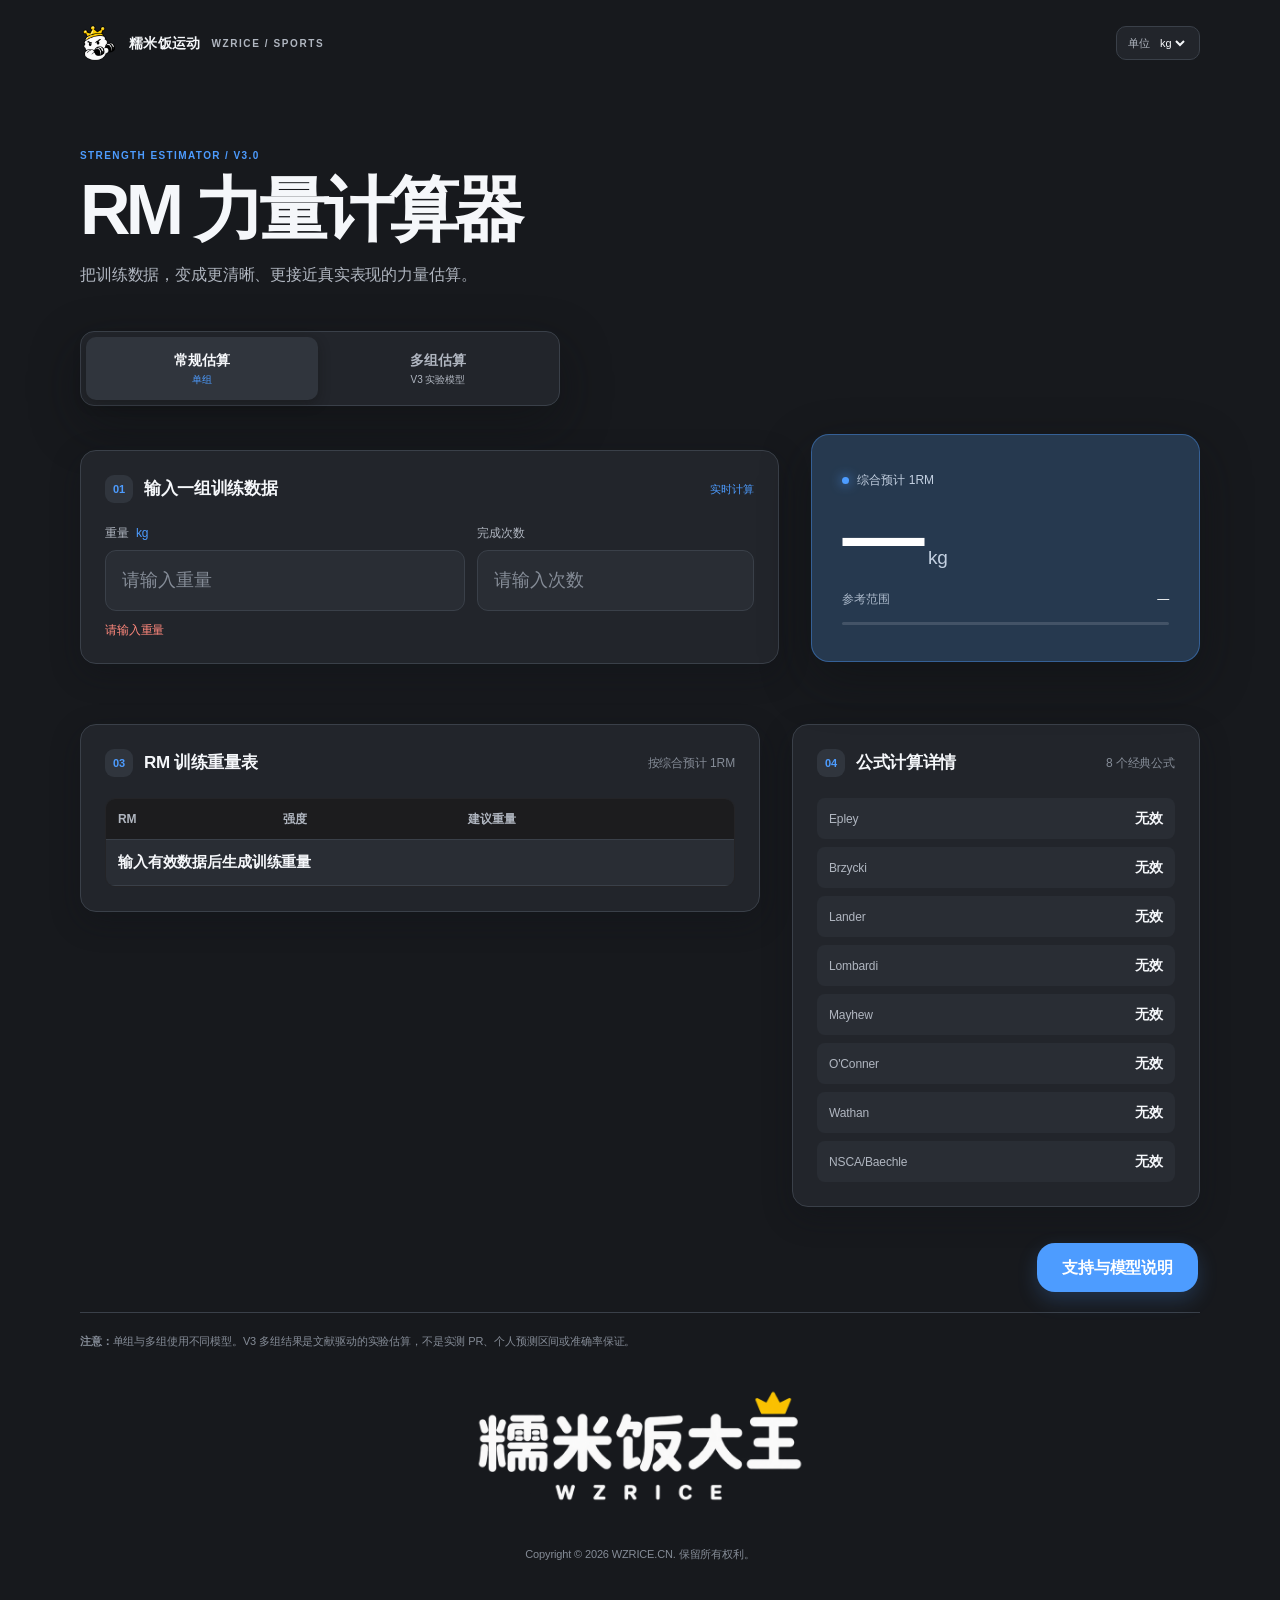
==== commit b5f7e618: "fix: align controls and stabilize result panels" ====
--- a/rm-calculator/index.html
+++ b/rm-calculator/index.html
@@ -16,7 +16,7 @@
     <link rel="stylesheet" href="./brand-final.css" />
     <link rel="stylesheet" href="./footer-logo.css" />
     <link rel="stylesheet" href="./support-entry.css" />
-    <link rel="stylesheet" href="./layout-v3.css?v=20260926-1" />
+    <link rel="stylesheet" href="./layout-v3.css?v=20260926-2" />
   </head>
   <body>
     <main class="shell">
--- a/rm-calculator/layout-v3.css
+++ b/rm-calculator/layout-v3.css
@@ -6,15 +6,24 @@
 .calculator-layout{display:grid;grid-template-columns:minmax(0,1.35fr) minmax(330px,.75fr);gap:32px;align-items:start}
 .input-column,.results-column{min-width:0}
 .input-column>.panel{padding-top:24px}
-.results-column{position:sticky;top:24px}
+.results-column{position:static}
 .results-column .result-card{margin:0;min-height:228px;display:flex;flex-direction:column;justify-content:center}
 .results-column #multi-summary{margin-top:16px;padding:22px 0 0}
 .results-column .v3-metrics{grid-template-columns:repeat(2,minmax(0,1fr))}
-.results-column .metric{min-width:0}
-.results-column .metric strong{font-size:18px;overflow-wrap:anywhere}
+.results-column .metric{min-width:0;min-height:112px;display:flex;flex-direction:column;justify-content:space-between;gap:14px}
+.results-column .metric span{line-height:1.45}
+.results-column .metric strong{font-size:17px;line-height:1.25;overflow-wrap:anywhere}
+.model-state{display:grid;gap:5px;line-height:1.55}
+.model-state strong{white-space:normal}
+.multi-session-grid{align-items:end;column-gap:16px;row-gap:20px}
+.multi-session-grid .field{grid-template-rows:minmax(20px,auto) 58px;min-width:0;gap:8px}
+.multi-session-grid .field>span{display:flex;align-items:flex-end;line-height:1.4}
+.multi-session-grid input,.multi-session-grid select{height:58px;min-height:58px;padding:0 16px;line-height:normal}
+.v3-row label{grid-template-rows:18px 52px;gap:7px;min-width:0}
+.v3-row input,.v3-row select{height:52px;min-height:52px;padding:0 13px;line-height:normal}
 .analysis-grid{display:grid;grid-template-columns:minmax(0,1.25fr) minmax(330px,.75fr);gap:32px;align-items:start;margin-top:28px}
 .analysis-grid>.panel{min-width:0}
-.analysis-grid .formulas-panel{position:sticky;top:24px}
+.analysis-grid .formulas-panel{position:static}
 .analysis-grid .formula-list{grid-template-columns:1fr}
 .analysis-grid .formula-line.average{grid-column:auto}
 @media(min-width:901px){
@@ -27,7 +36,6 @@
   .hero{padding:58px 0 40px}
   .mode-switch{width:100%;margin-bottom:20px}
   .calculator-layout,.analysis-grid{display:block}
-  .results-column,.analysis-grid .formulas-panel{position:static}
   .results-column .result-card{min-height:0;margin-top:18px}
   .results-column #multi-summary{margin-top:0;padding-top:24px}
   .analysis-grid{margin-top:0}
@@ -48,6 +56,7 @@
   .results-column .result-card{margin-top:14px}
   .result-value strong{font-size:clamp(52px,18vw,74px)}
   .model-state{padding:12px}
+  .results-column .metric{min-height:104px}
   .analysis-grid .panel{padding-top:24px}
 }
 @media(max-width:420px){
@@ -57,5 +66,5 @@
   .multi-actions .button{width:100%}
   .v3-row.advanced{grid-template-columns:22px minmax(0,1fr) minmax(58px,.72fr) minmax(65px,.85fr) 22px;gap:4px;padding:11px 7px}
   .v3-row.advanced .set-index{font-size:11px}
-  .v3-row.advanced input,.v3-row.advanced select{padding:9px 5px}
+  .v3-row.advanced input,.v3-row.advanced select{padding:0 7px}
 }
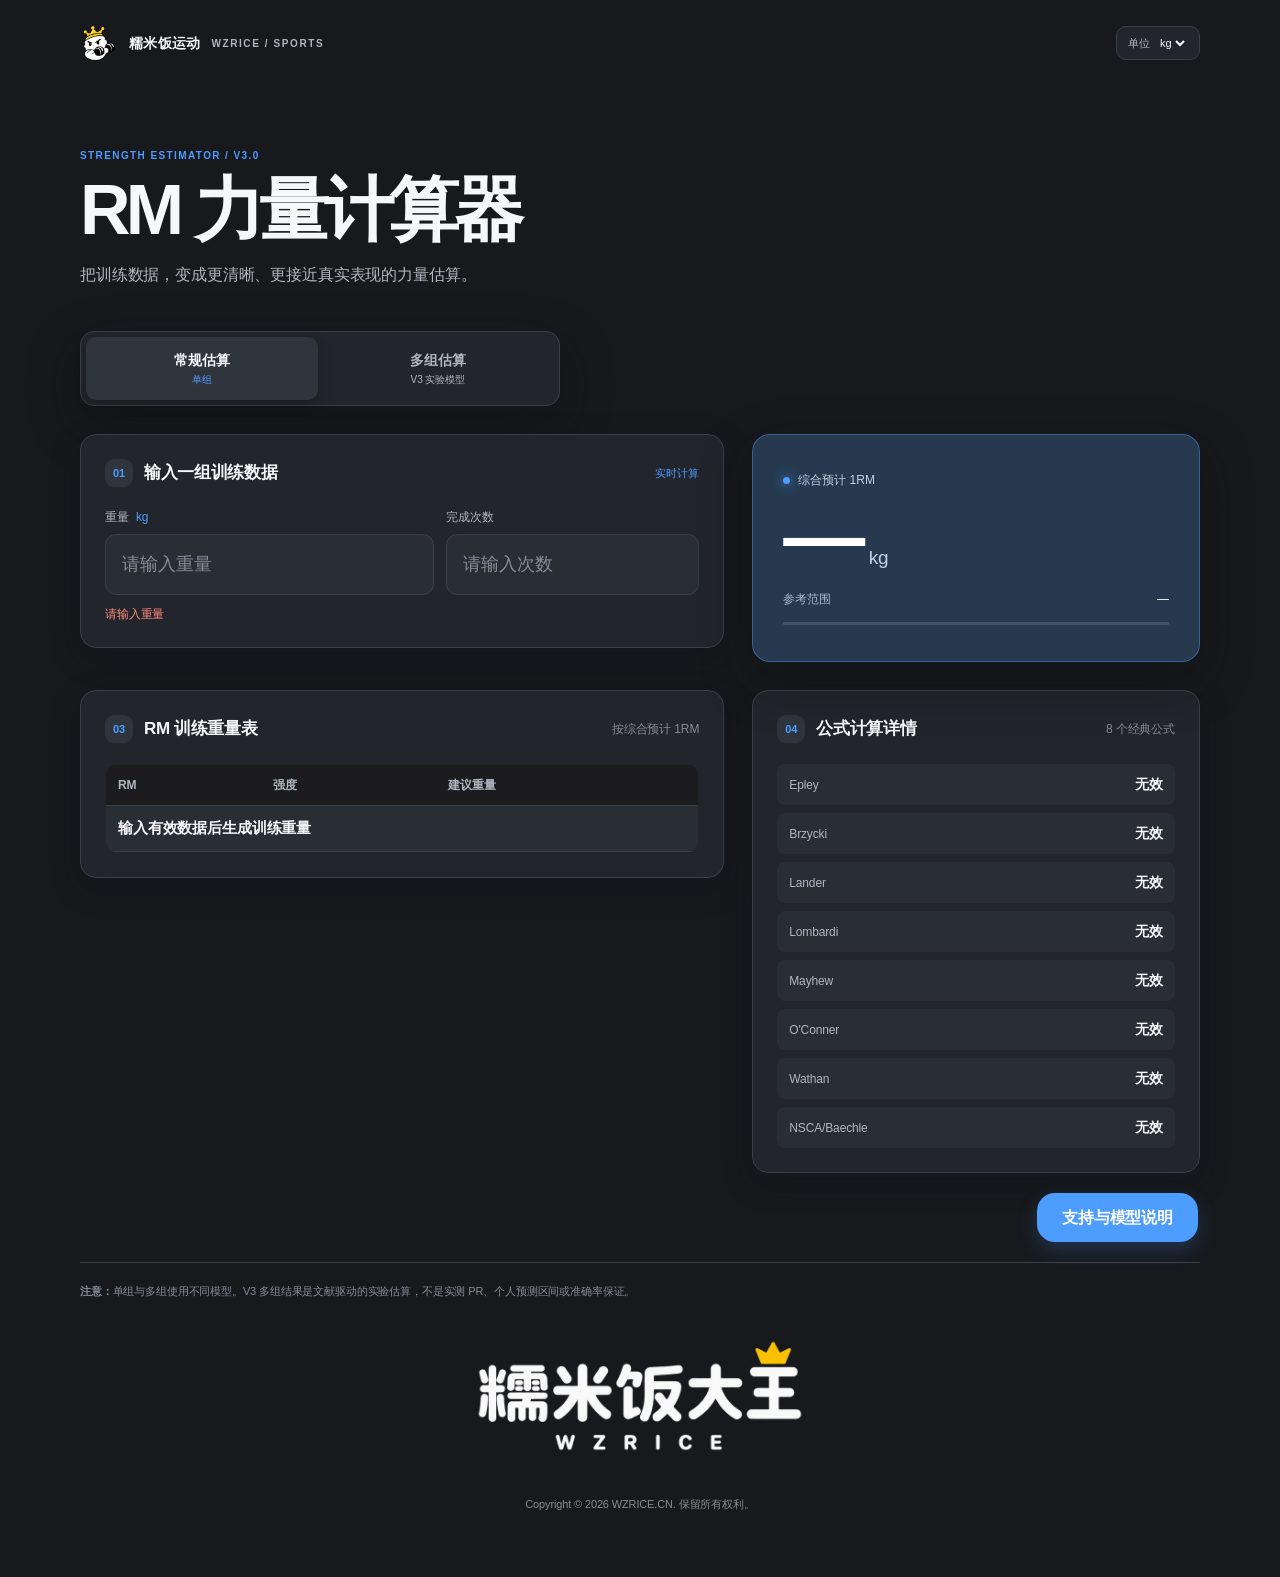
==== commit 105f132e: "fix: align desktop card grid" ====
--- a/rm-calculator/index.html
+++ b/rm-calculator/index.html
@@ -16,7 +16,7 @@
     <link rel="stylesheet" href="./brand-final.css" />
     <link rel="stylesheet" href="./footer-logo.css" />
     <link rel="stylesheet" href="./support-entry.css" />
-    <link rel="stylesheet" href="./layout-v3.css?v=20260926-2" />
+    <link rel="stylesheet" href="./layout-v3.css?v=20260926-3" />
   </head>
   <body>
     <main class="shell">
--- a/rm-calculator/layout-v3.css
+++ b/rm-calculator/layout-v3.css
@@ -3,12 +3,12 @@
 .hero{padding:64px 0 44px}
 .hero-copy{max-width:560px}
 .mode-switch{width:min(480px,100%);margin-bottom:28px}
-.calculator-layout{display:grid;grid-template-columns:minmax(0,1.35fr) minmax(330px,.75fr);gap:32px;align-items:start}
+.calculator-layout{display:grid;grid-template-columns:minmax(0,1.18fr) minmax(420px,.82fr);gap:28px;align-items:start}
 .input-column,.results-column{min-width:0}
-.input-column>.panel{padding-top:24px}
-.results-column{position:static}
+.input-column>.panel{margin:0;padding-top:24px}
+.results-column{position:static;top:auto;align-self:start}
 .results-column .result-card{margin:0;min-height:228px;display:flex;flex-direction:column;justify-content:center}
-.results-column #multi-summary{margin-top:16px;padding:22px 0 0}
+.results-column #multi-summary{margin:16px 0 0;padding:22px 0 0}
 .results-column .v3-metrics{grid-template-columns:repeat(2,minmax(0,1fr))}
 .results-column .metric{min-width:0;min-height:112px;display:flex;flex-direction:column;justify-content:space-between;gap:14px}
 .results-column .metric span{line-height:1.45}
@@ -21,9 +21,9 @@
 .multi-session-grid input,.multi-session-grid select{height:58px;min-height:58px;padding:0 16px;line-height:normal}
 .v3-row label{grid-template-rows:18px 52px;gap:7px;min-width:0}
 .v3-row input,.v3-row select{height:52px;min-height:52px;padding:0 13px;line-height:normal}
-.analysis-grid{display:grid;grid-template-columns:minmax(0,1.25fr) minmax(330px,.75fr);gap:32px;align-items:start;margin-top:28px}
-.analysis-grid>.panel{min-width:0}
-.analysis-grid .formulas-panel{position:static}
+.analysis-grid{display:grid;grid-template-columns:minmax(0,1.18fr) minmax(420px,.82fr);gap:28px;align-items:start;margin-top:28px}
+.analysis-grid>.panel{min-width:0;margin:0}
+.analysis-grid .formulas-panel{position:static;top:auto}
 .analysis-grid .formula-list{grid-template-columns:1fr}
 .analysis-grid .formula-line.average{grid-column:auto}
 @media(min-width:901px){
@@ -31,7 +31,7 @@
   .analysis-grid table{border-radius:0}
   .analysis-grid thead{position:sticky;top:0;z-index:1;background:var(--surface-raised)}
 }
-@media(max-width:900px){
+@media(max-width:960px){
   .shell{width:min(760px,calc(100% - 36px))}
   .hero{padding:58px 0 40px}
   .mode-switch{width:100%;margin-bottom:20px}
